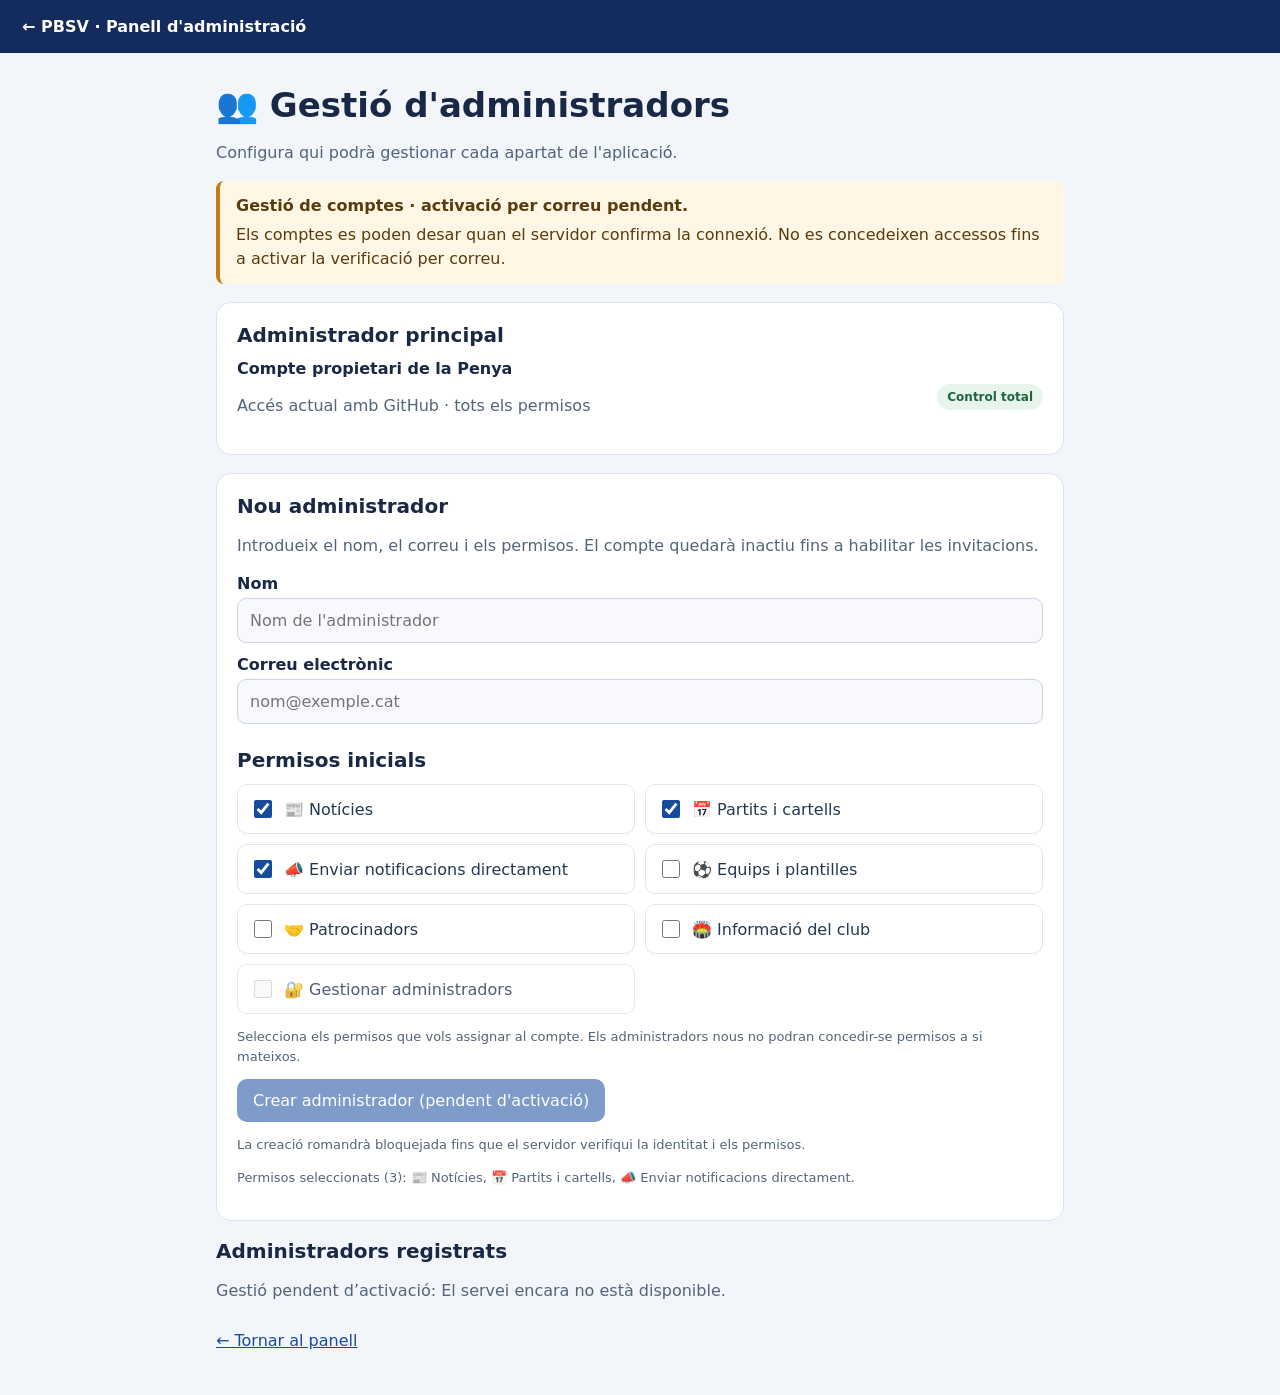
==== admin-usuaris.html @ 2a89a2c3 "Corregir identificador del boto i textos de gestio d'administradors" ====
<!doctype html>
<html lang="ca"><head><meta charset="utf-8"><meta name="viewport" content="width=device-width,initial-scale=1">
<title>Gestió d'administradors · PBSV</title>
<style>
:root{font-family:system-ui,Arial,sans-serif;color:#182845;background:#f2f5fa}*{box-sizing:border-box}body{margin:0}
header{background:#142c5d;padding:17px 22px;color:#fff}header a{color:#fff;text-decoration:none;font-weight:700}
main{max-width:880px;margin:auto;padding:22px 16px 45px}h1{font-size:clamp(24px,4vw,34px);margin:10px 0}h2{font-size:20px;margin:0 0 12px}
p{line-height:1.5;color:#53647b}.panel{background:#fff;border:1px solid #dbe3ef;border-radius:15px;padding:20px;margin:18px 0}
.status{background:#fff6e6;border-left:4px solid #c77b12;padding:13px 16px;border-radius:8px;color:#593c0d;line-height:1.5}
.status p{color:inherit;margin:5px 0 0}.owner{display:flex;align-items:center;justify-content:space-between;gap:12px;flex-wrap:wrap}
.pill{font-size:12px;border-radius:100px;padding:6px 10px;background:#e7f5ec;color:#20643d;font-weight:700}
.permissions{display:grid;grid-template-columns:repeat(2,minmax(0,1fr));gap:10px}
.permission{display:flex;gap:9px;align-items:center;padding:12px;border:1px solid #e0e6ef;border-radius:10px;color:#253752}
.permission input{accent-color:#174b9d;width:18px;height:18px}.permission:has(input:disabled){opacity:.8}
input[type=email],input[type=text]{width:100%;padding:12px;border:1px solid #ccd5e2;border-radius:9px;font:inherit;background:#f7f9fc}
label.field{display:block;margin:12px 0 5px;font-weight:650}button{background:#174b9d;color:#fff;border:0;border-radius:10px;padding:12px 16px;font-weight:700;font:inherit}
button:disabled{opacity:.55;cursor:not-allowed}.help{font-size:13px}.back{display:inline-block;margin-top:12px;color:#174b9d}
@media(max-width:620px){.permissions{grid-template-columns:1fr}.panel{padding:16px}}
</style></head><body>
<header><a href="./admin.html">← PBSV · Panell d'administració</a></header>
<main><h1>👥 Gestió d'administradors</h1><p>Configura qui podrà gestionar cada apartat de l'aplicació.</p>
<div class="status" role="status"><strong>Gestió de comptes · activació per correu pendent.</strong><p>Els comptes es poden desar quan el servidor confirma la connexió. No es concedeixen accessos fins a activar la verificació per correu.</p></div>
<section class="panel"><h2>Administrador principal</h2><div class="owner"><div><strong>Compte propietari de la Penya</strong><p>Accés actual amb GitHub · tots els permisos</p></div><span class="pill">Control total</span></div></section>
<section class="panel"><h2>Nou administrador</h2><p>Introdueix el nom, el correu i els permisos. El compte quedarà inactiu fins a habilitar les invitacions.</p>
<label class="field" for="adminName">Nom</label><input id="adminName" type="text" placeholder="Nom de l'administrador" disabled>
<label class="field" for="adminEmail">Correu electrònic</label><input id="adminEmail" type="email" placeholder="nom@exemple.cat" disabled>
<h2 style="margin-top:24px">Permisos inicials</h2>
<div class="permissions">
<label class="permission"><input type="checkbox" data-permission="news" checked> 📰 Notícies</label>
<label class="permission"><input type="checkbox" data-permission="matches" checked> 📅 Partits i cartells</label>
<label class="permission"><input type="checkbox" data-permission="notifications" checked> 📣 Enviar notificacions directament</label>
<label class="permission"><input type="checkbox" data-permission="teams"> ⚽ Equips i plantilles</label>
<label class="permission"><input type="checkbox" data-permission="sponsors"> 🤝 Patrocinadors</label>
<label class="permission"><input type="checkbox" data-permission="club"> 🏟️ Informació del club</label>
<label class="permission"><input type="checkbox" disabled> 🔐 Gestionar administradors</label>
</div><p class="help">Selecciona els permisos que vols assignar al compte. Els administradors nous no podran concedir-se permisos a si mateixos.</p>
<button id="createAdmin" type="button" disabled aria-describedby="activationNote">Crear administrador (pendent d'activació)</button><p id="activationNote" class="help">La creació romandrà bloquejada fins que el servidor verifiqui la identitat i els permisos.</p>
<p id="permissionSummary" class="help" aria-live="polite"></p></section><section aria-labelledby="existingTitle"><h2 id="existingTitle">Administradors registrats</h2><p id="adminApiStatus" role="status" aria-live="polite">Comprovant connexió segura…</p><div id="adminUserList"></div></section><a class="back" href="./admin.html">← Tornar al panell</a></main><script>
const labels=[...document.querySelectorAll('.permission')];
const summary=document.getElementById('permissionSummary');
function refresh(){const selected=labels.filter(label=>label.querySelector('input').checked).map(label=>label.textContent.trim());summary.textContent='Permisos seleccionats ('+selected.length+'): '+(selected.join(', ')||'Cap')+'.';}
labels.forEach(label=>label.querySelector('input').addEventListener('change',refresh));refresh();
</script><script src="./admin-usuaris-api.js?v=2" defer></script></body></html>
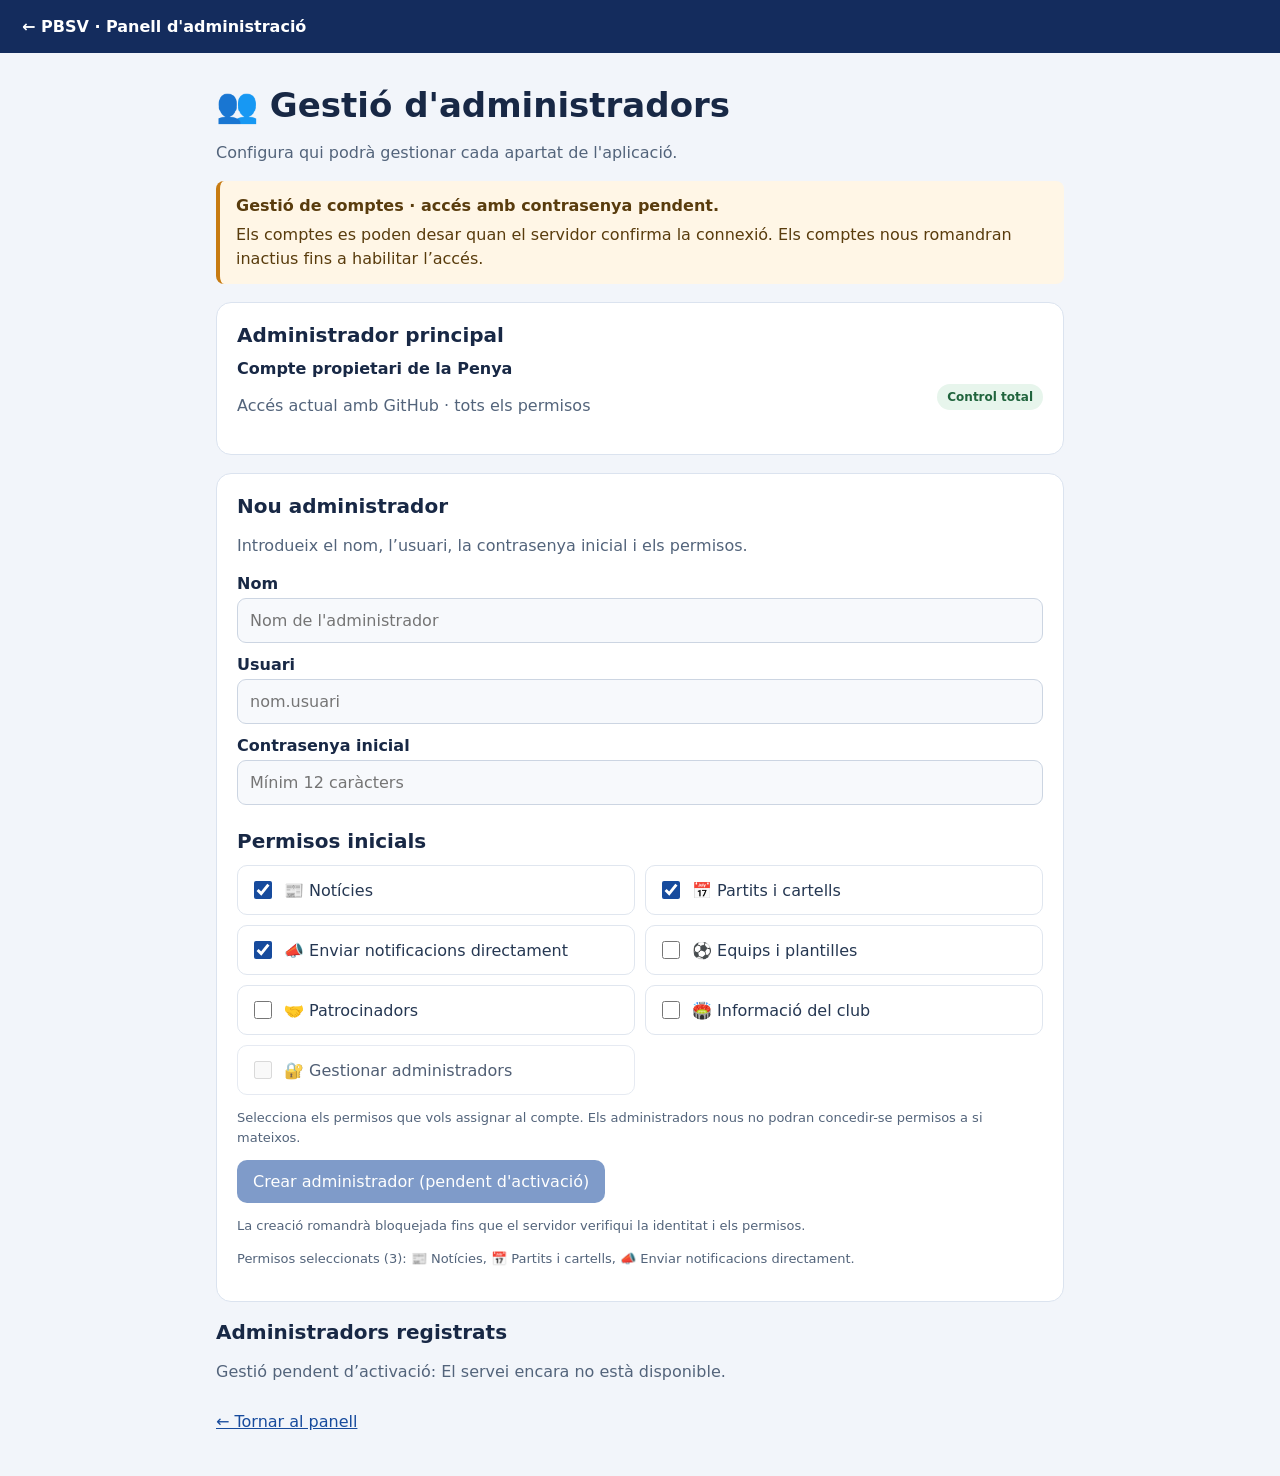
==== commit 4d891343: "Mostrar usuari i contrasenya inicial al panell existent" ====
--- a/admin-usuaris.html
+++ b/admin-usuaris.html
@@ -12,18 +12,19 @@
 .permissions{display:grid;grid-template-columns:repeat(2,minmax(0,1fr));gap:10px}
 .permission{display:flex;gap:9px;align-items:center;padding:12px;border:1px solid #e0e6ef;border-radius:10px;color:#253752}
 .permission input{accent-color:#174b9d;width:18px;height:18px}.permission:has(input:disabled){opacity:.8}
-input[type=email],input[type=text]{width:100%;padding:12px;border:1px solid #ccd5e2;border-radius:9px;font:inherit;background:#f7f9fc}
+input[type=email],input[type=text],input[type=password]{width:100%;padding:12px;border:1px solid #ccd5e2;border-radius:9px;font:inherit;background:#f7f9fc}
 label.field{display:block;margin:12px 0 5px;font-weight:650}button{background:#174b9d;color:#fff;border:0;border-radius:10px;padding:12px 16px;font-weight:700;font:inherit}
 button:disabled{opacity:.55;cursor:not-allowed}.help{font-size:13px}.back{display:inline-block;margin-top:12px;color:#174b9d}
 @media(max-width:620px){.permissions{grid-template-columns:1fr}.panel{padding:16px}}
 </style></head><body>
 <header><a href="./admin.html">← PBSV · Panell d'administració</a></header>
 <main><h1>👥 Gestió d'administradors</h1><p>Configura qui podrà gestionar cada apartat de l'aplicació.</p>
-<div class="status" role="status"><strong>Gestió de comptes · activació per correu pendent.</strong><p>Els comptes es poden desar quan el servidor confirma la connexió. No es concedeixen accessos fins a activar la verificació per correu.</p></div>
+<div class="status" role="status"><strong>Gestió de comptes · accés amb contrasenya pendent.</strong><p>Els comptes es poden desar quan el servidor confirma la connexió. Els comptes nous romandran inactius fins a habilitar l’accés.</p></div>
 <section class="panel"><h2>Administrador principal</h2><div class="owner"><div><strong>Compte propietari de la Penya</strong><p>Accés actual amb GitHub · tots els permisos</p></div><span class="pill">Control total</span></div></section>
-<section class="panel"><h2>Nou administrador</h2><p>Introdueix el nom, el correu i els permisos. El compte quedarà inactiu fins a habilitar les invitacions.</p>
+<section class="panel"><h2>Nou administrador</h2><p>Introdueix el nom, l’usuari, la contrasenya inicial i els permisos.</p>
 <label class="field" for="adminName">Nom</label><input id="adminName" type="text" placeholder="Nom de l'administrador" disabled>
-<label class="field" for="adminEmail">Correu electrònic</label><input id="adminEmail" type="email" placeholder="nom@exemple.cat" disabled>
+<label class="field" for="adminEmail">Usuari</label><input id="adminEmail" type="text" autocomplete="off" autocapitalize="none" maxlength="40" placeholder="nom.usuari" disabled>
+<label class="field" for="adminPassword">Contrasenya inicial</label><input id="adminPassword" type="password" autocomplete="new-password" minlength="12" maxlength="128" placeholder="Mínim 12 caràcters" disabled>
 <h2 style="margin-top:24px">Permisos inicials</h2>
 <div class="permissions">
 <label class="permission"><input type="checkbox" data-permission="news" checked> 📰 Notícies</label>
@@ -40,4 +41,4 @@
 const summary=document.getElementById('permissionSummary');
 function refresh(){const selected=labels.filter(label=>label.querySelector('input').checked).map(label=>label.textContent.trim());summary.textContent='Permisos seleccionats ('+selected.length+'): '+(selected.join(', ')||'Cap')+'.';}
 labels.forEach(label=>label.querySelector('input').addEventListener('change',refresh));refresh();
-</script><script src="./admin-usuaris-api.js?v=2" defer></script></body></html>+</script><script src="./admin-usuaris-api.js?v=3" defer></script></body></html>
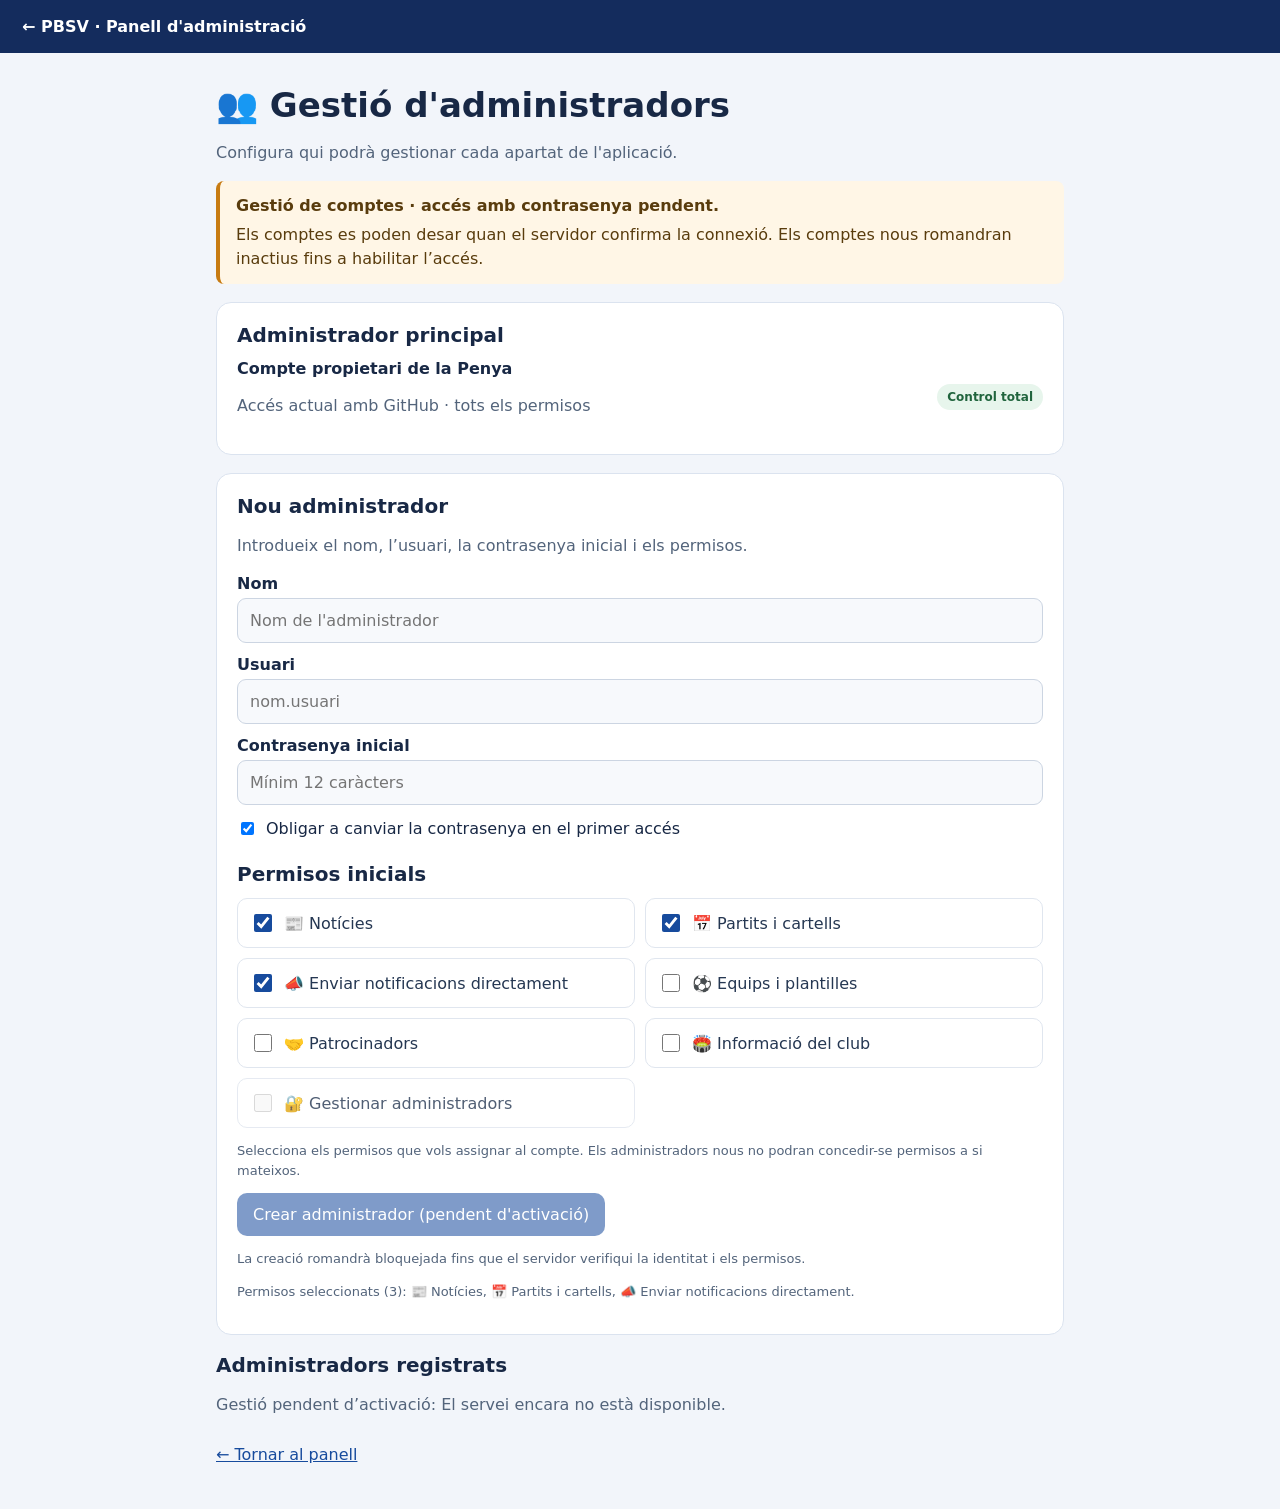
==== commit 29325263: "Fer opcional el canvi inicial de contrasenya: admin-usuaris.html" ====
--- a/admin-usuaris.html
+++ b/admin-usuaris.html
@@ -25,6 +25,7 @@
 <label class="field" for="adminName">Nom</label><input id="adminName" type="text" placeholder="Nom de l'administrador" disabled>
 <label class="field" for="adminEmail">Usuari</label><input id="adminEmail" type="text" autocomplete="off" autocapitalize="none" maxlength="40" placeholder="nom.usuari" disabled>
 <label class="field" for="adminPassword">Contrasenya inicial</label><input id="adminPassword" type="password" autocomplete="new-password" minlength="12" maxlength="128" placeholder="Mínim 12 caràcters" disabled>
+<label style="display:flex;gap:9px;align-items:center;margin-top:14px"><input type="checkbox" id="mustChangePassword" checked> Obligar a canviar la contrasenya en el primer accés</label>
 <h2 style="margin-top:24px">Permisos inicials</h2>
 <div class="permissions">
 <label class="permission"><input type="checkbox" data-permission="news" checked> 📰 Notícies</label>
@@ -41,4 +42,4 @@
 const summary=document.getElementById('permissionSummary');
 function refresh(){const selected=labels.filter(label=>label.querySelector('input').checked).map(label=>label.textContent.trim());summary.textContent='Permisos seleccionats ('+selected.length+'): '+(selected.join(', ')||'Cap')+'.';}
 labels.forEach(label=>label.querySelector('input').addEventListener('change',refresh));refresh();
-</script><script src="./admin-usuaris-api.js?v=3" defer></script></body></html>+</script><script src="./admin-usuaris-api.js?v=4" defer></script></body></html>
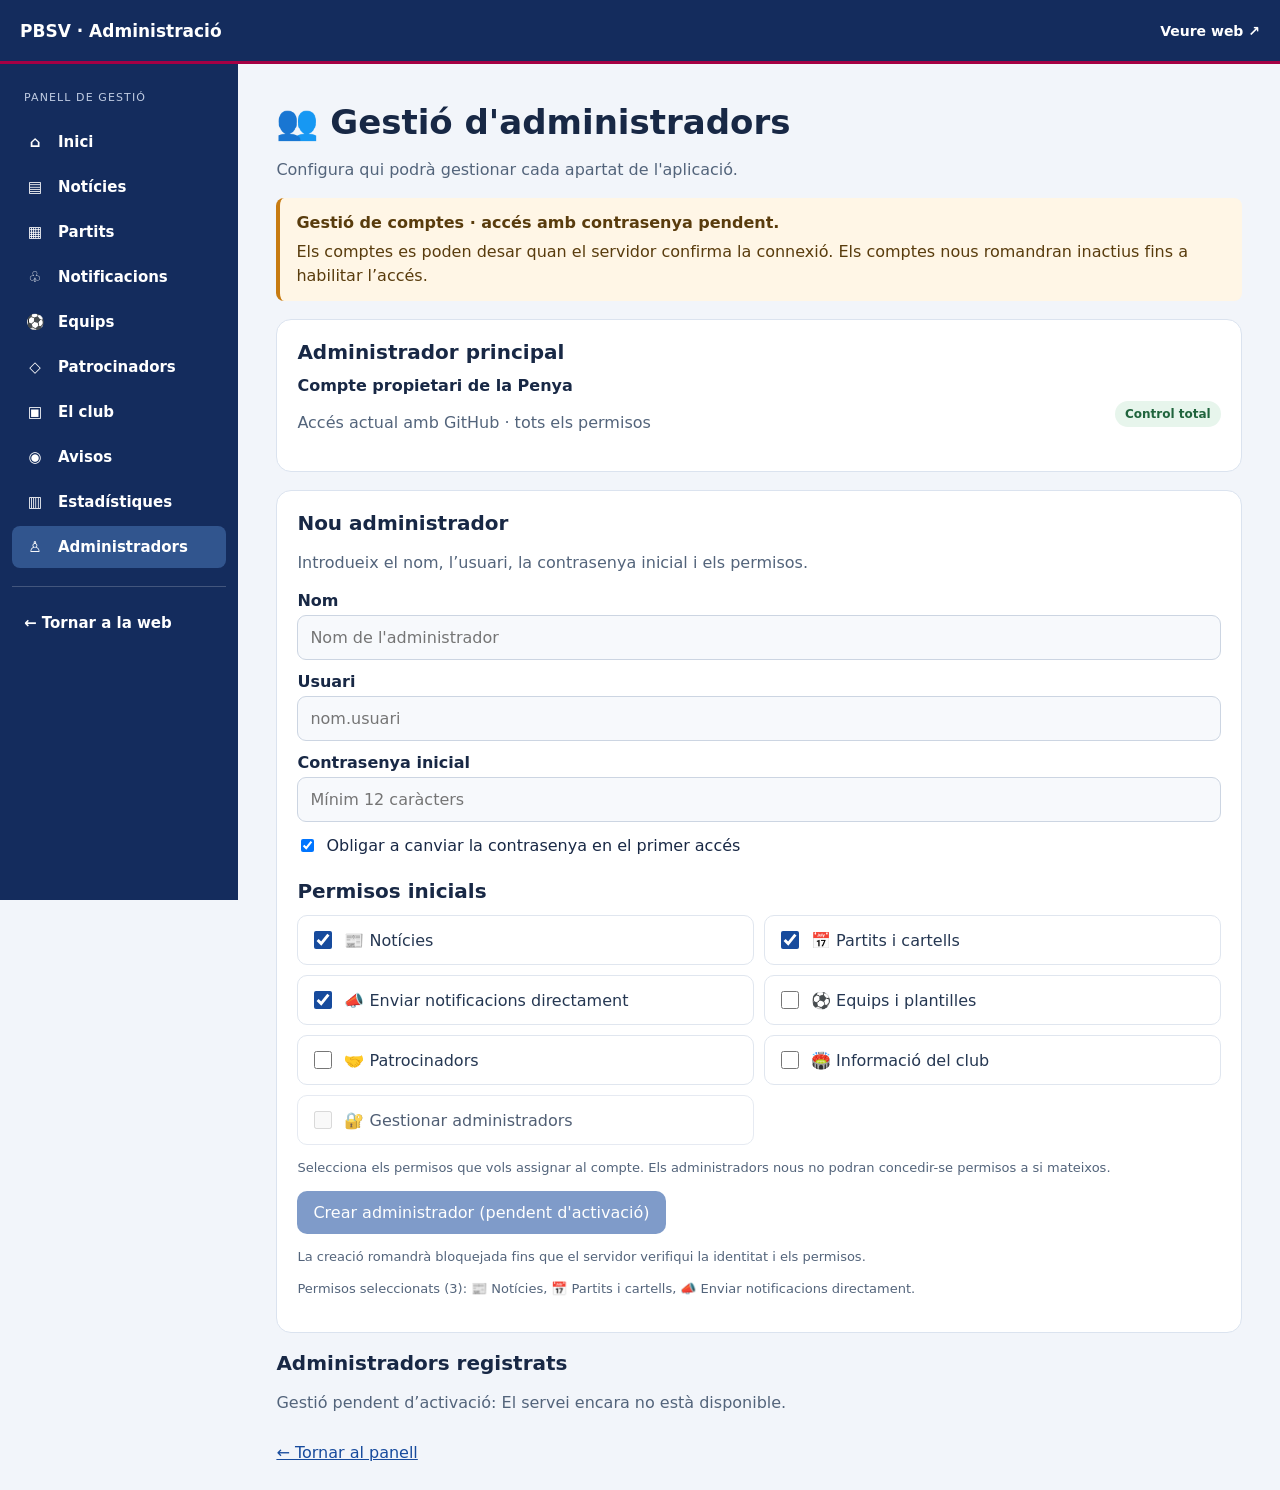
==== commit 8b11543c: "Integrar navegació compartida a admin-usuaris.html" ====
--- a/admin-usuaris.html
+++ b/admin-usuaris.html
@@ -42,4 +42,4 @@
 const summary=document.getElementById('permissionSummary');
 function refresh(){const selected=labels.filter(label=>label.querySelector('input').checked).map(label=>label.textContent.trim());summary.textContent='Permisos seleccionats ('+selected.length+'): '+(selected.join(', ')||'Cap')+'.';}
 labels.forEach(label=>label.querySelector('input').addEventListener('change',refresh));refresh();
-</script><script src="./admin-usuaris-api.js?v=4" defer></script></body></html>+</script><script src="./admin-usuaris-api.js?v=4" defer></script><script src="./admin-navigation.js?v=1"></script></body></html>
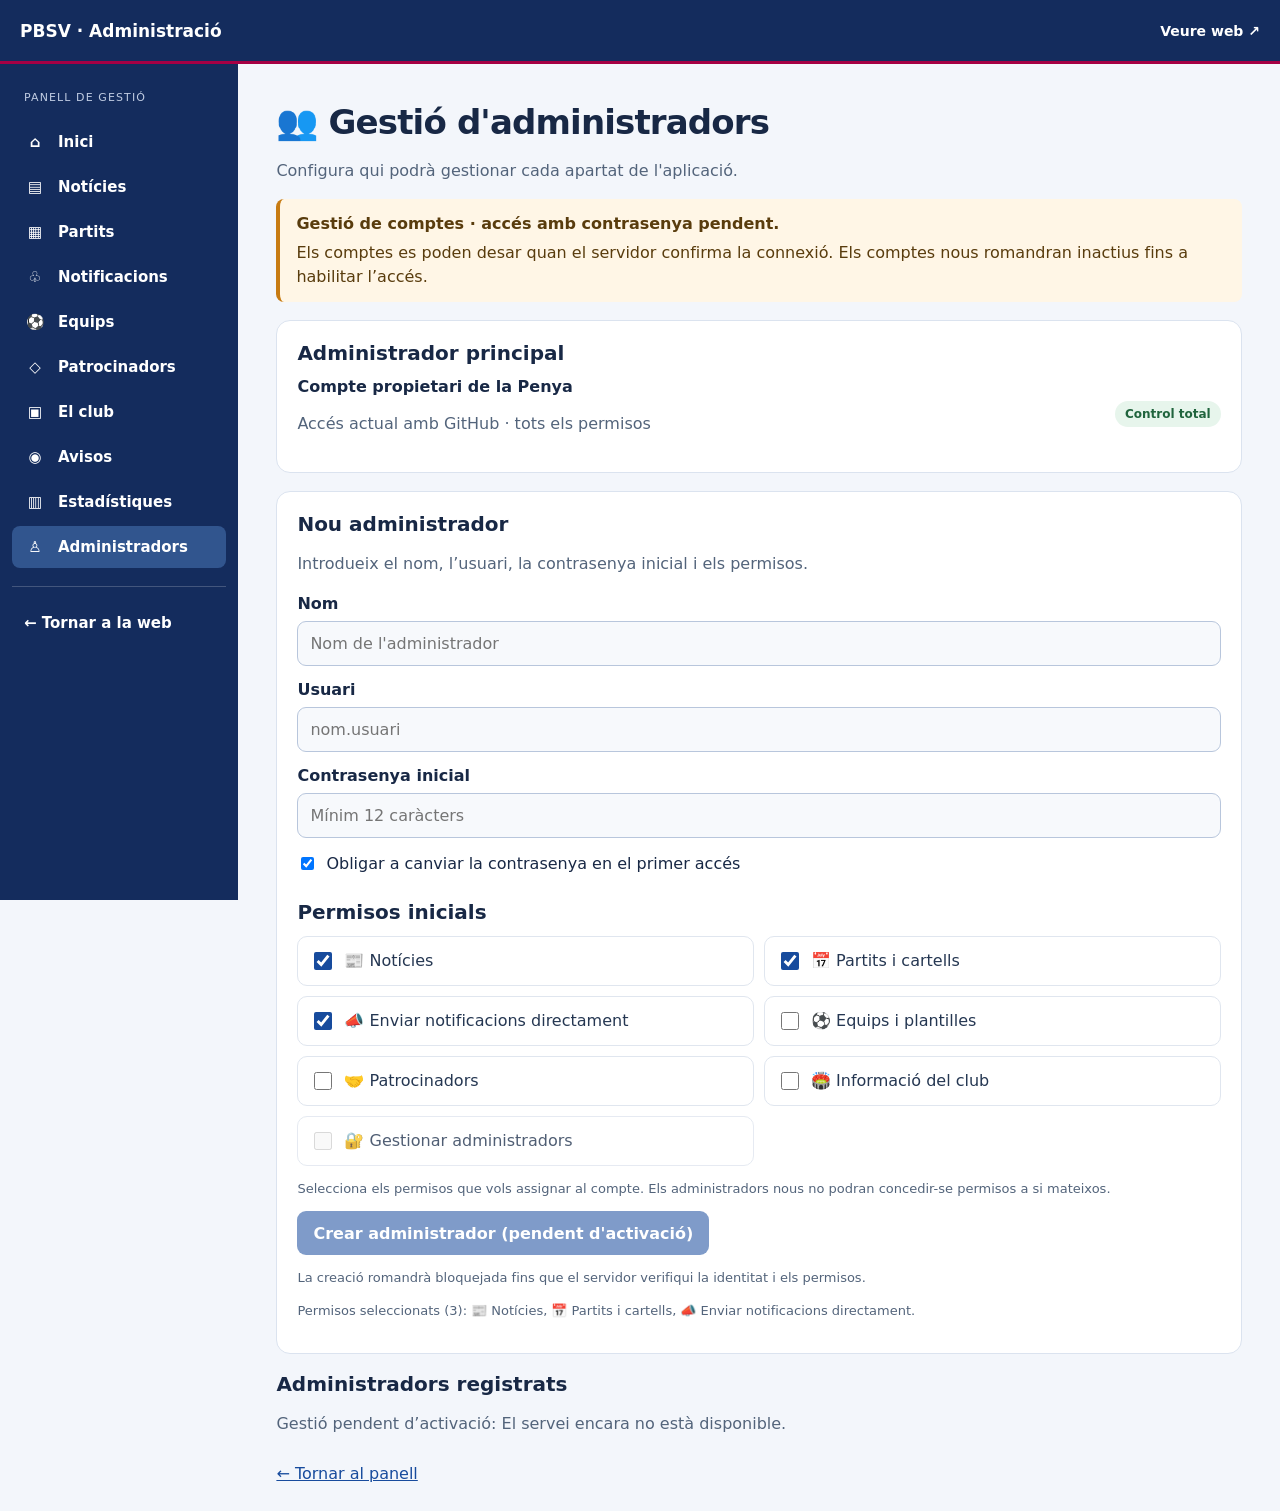
==== commit f2e90553: "Aplicar estils compartits a admin-usuaris.html" ====
--- a/admin-usuaris.html
+++ b/admin-usuaris.html
@@ -16,7 +16,7 @@
 label.field{display:block;margin:12px 0 5px;font-weight:650}button{background:#174b9d;color:#fff;border:0;border-radius:10px;padding:12px 16px;font-weight:700;font:inherit}
 button:disabled{opacity:.55;cursor:not-allowed}.help{font-size:13px}.back{display:inline-block;margin-top:12px;color:#174b9d}
 @media(max-width:620px){.permissions{grid-template-columns:1fr}.panel{padding:16px}}
-</style></head><body>
+</style><link rel="stylesheet" href="./admin-shared.css?v=2"></head><body>
 <header><a href="./admin.html">← PBSV · Panell d'administració</a></header>
 <main><h1>👥 Gestió d'administradors</h1><p>Configura qui podrà gestionar cada apartat de l'aplicació.</p>
 <div class="status" role="status"><strong>Gestió de comptes · accés amb contrasenya pendent.</strong><p>Els comptes es poden desar quan el servidor confirma la connexió. Els comptes nous romandran inactius fins a habilitar l’accés.</p></div>
--- a/admin-shared.css
+++ b/admin-shared.css
@@ -0,0 +1,39 @@
+/* Estil compartit de l'administració PBSV: no altera les dades ni la publicació. */
+:root{color-scheme:light}
+body{overflow-wrap:anywhere}
+main{width:100%;max-width:940px;margin-inline:auto}
+header{min-height:58px;display:flex;align-items:center}
+header a{font-weight:700;text-decoration:none}
+header a:focus-visible,button:focus-visible,.btn:focus-visible,input:focus-visible,textarea:focus-visible,select:focus-visible{outline:3px solid #efbb4a;outline-offset:2px}
+button,.btn{min-height:44px;touch-action:manipulation;transition:filter .15s ease}
+button:hover,.btn:hover{filter:brightness(1.06)}
+button:disabled{opacity:.55;cursor:wait}
+input,textarea,select{max-width:100%;font-size:16px}
+input[type=file]{overflow:hidden}
+img{max-width:100%;height:auto}
+.panel,section{scroll-margin-top:16px}
+#status,.status{display:block;min-height:28px;line-height:1.5;overflow-wrap:anywhere}
+.pbsv-preview-toggle{display:inline-flex;align-items:center;gap:8px;border:1px solid #b8c6dc;background:#e7edf7;color:#153769;border-radius:10px;padding:10px 14px;font:700 14px system-ui;cursor:pointer}
+.pbsv-preview-wrap{border:1px solid #dce4f0;border-radius:14px;padding:14px;background:#f7f9fd;margin-top:12px}
+.pbsv-preview-wrap[hidden]{display:none}
+.pbsv-preview-wrap h3{margin:0 0 6px}
+.pbsv-preview-wrap .pbsv-preview-note{font-size:13px;color:#586980;margin:0 0 12px}
+.pbsv-preview-wrap .pbsv-preview-items{display:grid;gap:12px}
+.pbsv-preview-wrap .pbsv-preview-items>.item{background:white;border:1px solid #dce4f0;border-radius:10px;padding:12px;min-width:0}
+.pbsv-preview-wrap img{max-width:180px;max-height:130px;object-fit:contain}
+@media(max-width:640px){main{padding:14px 12px!important}section,.panel{padding:16px!important;margin:14px 0!important;border-radius:14px}h1{font-size:1.65rem;line-height:1.2}h2{font-size:1.3rem}button,.btn,.pbsv-preview-toggle{min-height:48px}input,textarea,select{font-size:16px!important}.toolbar{align-items:stretch}.toolbar input{min-width:0;width:100%}.person-row{grid-template-columns:minmax(0,1fr)!important}.person-row button{width:100%}img{max-width:100%}.news-preview{flex-wrap:wrap}.news-preview img{max-width:100%;height:auto}input[type=file]{width:100%}}
+
+/* Sistema visual comú dels editors; conserva els colors de les accions de risc. */
+body{background:#f3f6fb;color:#182845}
+main h1{letter-spacing:-.025em;line-height:1.2}
+main :is(section,.panel){border-radius:14px}
+main :is(input:not([type=checkbox]):not([type=radio]):not([type=file]),textarea,select){border-radius:9px;border-color:#b8c6dc}
+main :is(button,.btn){border-radius:9px;font-weight:700}
+main button.secondary{background:#e7edf7;color:#153769}
+main button.danger{background:#a50044;color:#fff}
+main button[type=submit]:not(.secondary):not(.danger){background:#174b9d;color:#fff}
+main label{line-height:1.5}
+main :is(.toolbar,.actions){gap:10px}
+main :is(section,.panel){scroll-margin-top:80px}
+@media(min-width:901px){body:has(.portal-nav)>main{width:calc(100% - 238px);min-width:0}}
+@media(max-width:640px){main :is(.toolbar,.actions){flex-wrap:wrap}main :is(.toolbar,.actions)>button{max-width:100%;white-space:normal}}
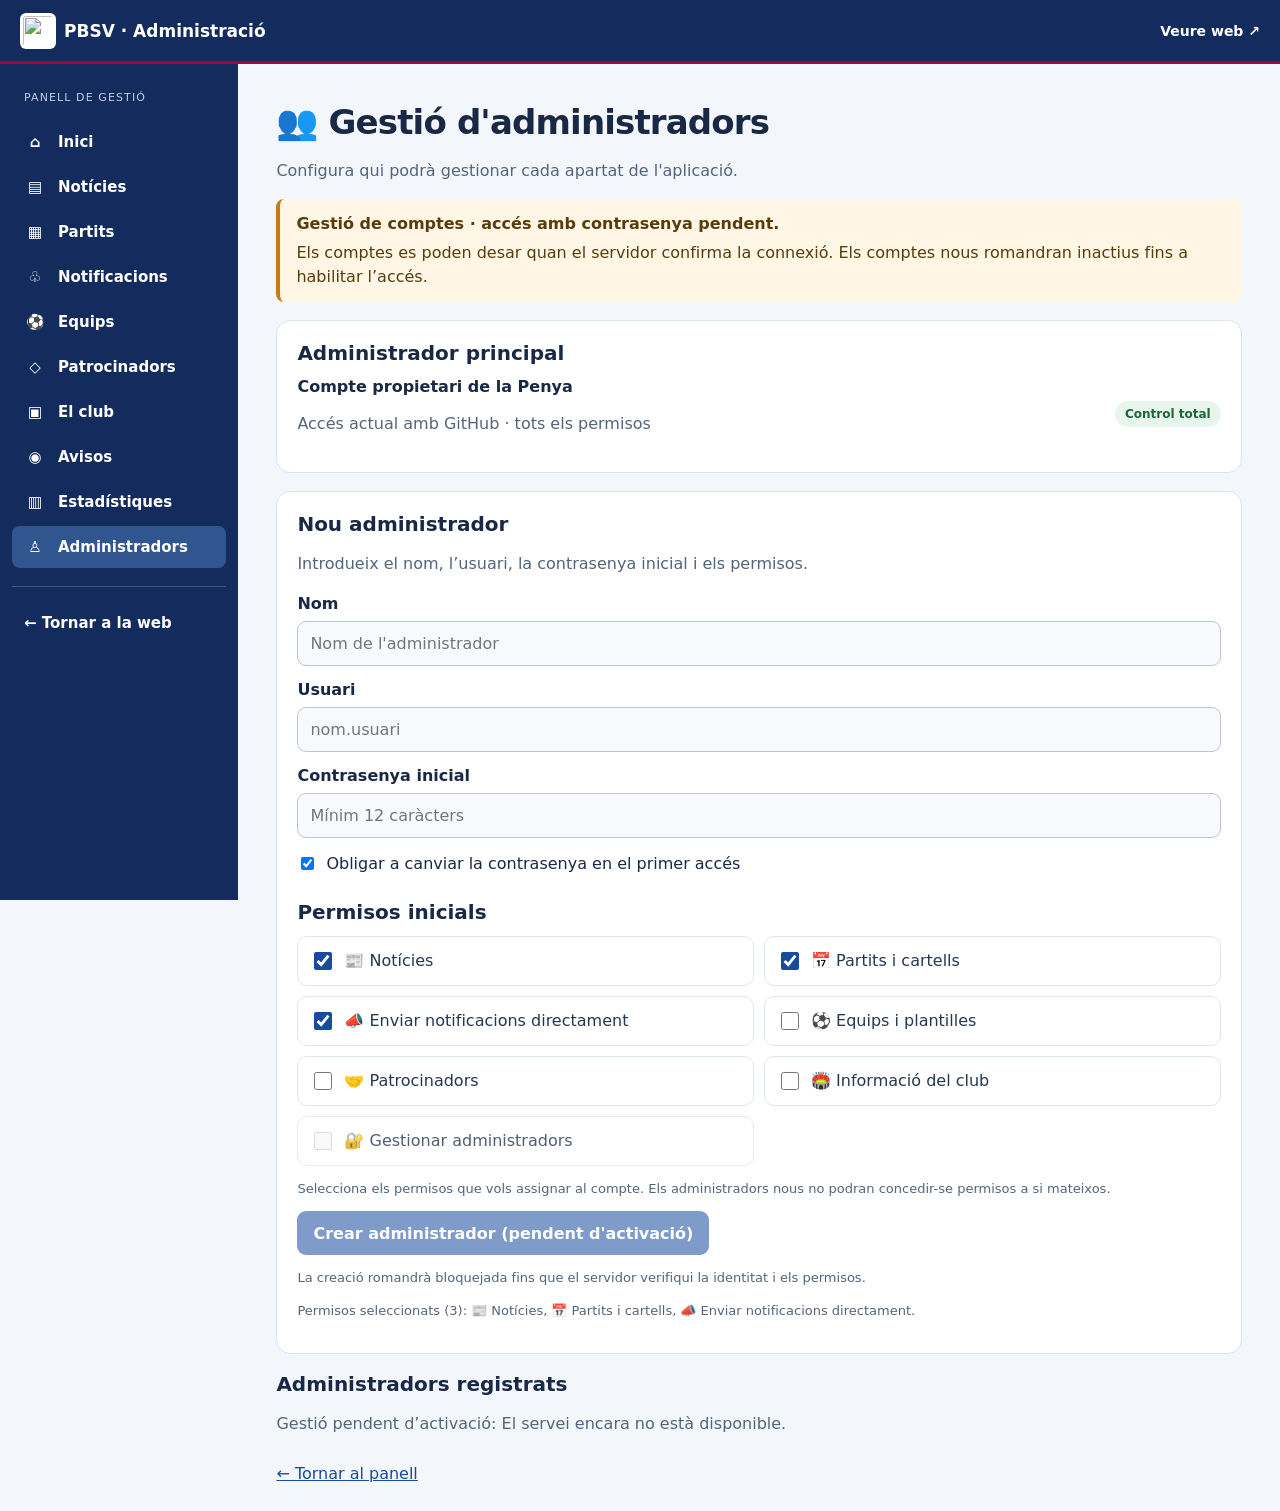
==== commit 011c35c7: "Actualitzar navegació compartida a v3" ====
--- a/admin-usuaris.html
+++ b/admin-usuaris.html
@@ -42,4 +42,4 @@
 const summary=document.getElementById('permissionSummary');
 function refresh(){const selected=labels.filter(label=>label.querySelector('input').checked).map(label=>label.textContent.trim());summary.textContent='Permisos seleccionats ('+selected.length+'): '+(selected.join(', ')||'Cap')+'.';}
 labels.forEach(label=>label.querySelector('input').addEventListener('change',refresh));refresh();
-</script><script src="./admin-usuaris-api.js?v=4" defer></script><script src="./admin-navigation.js?v=1"></script></body></html>+</script><script src="./admin-usuaris-api.js?v=4" defer></script><script src="./admin-navigation.js?v=3"></script></body></html>
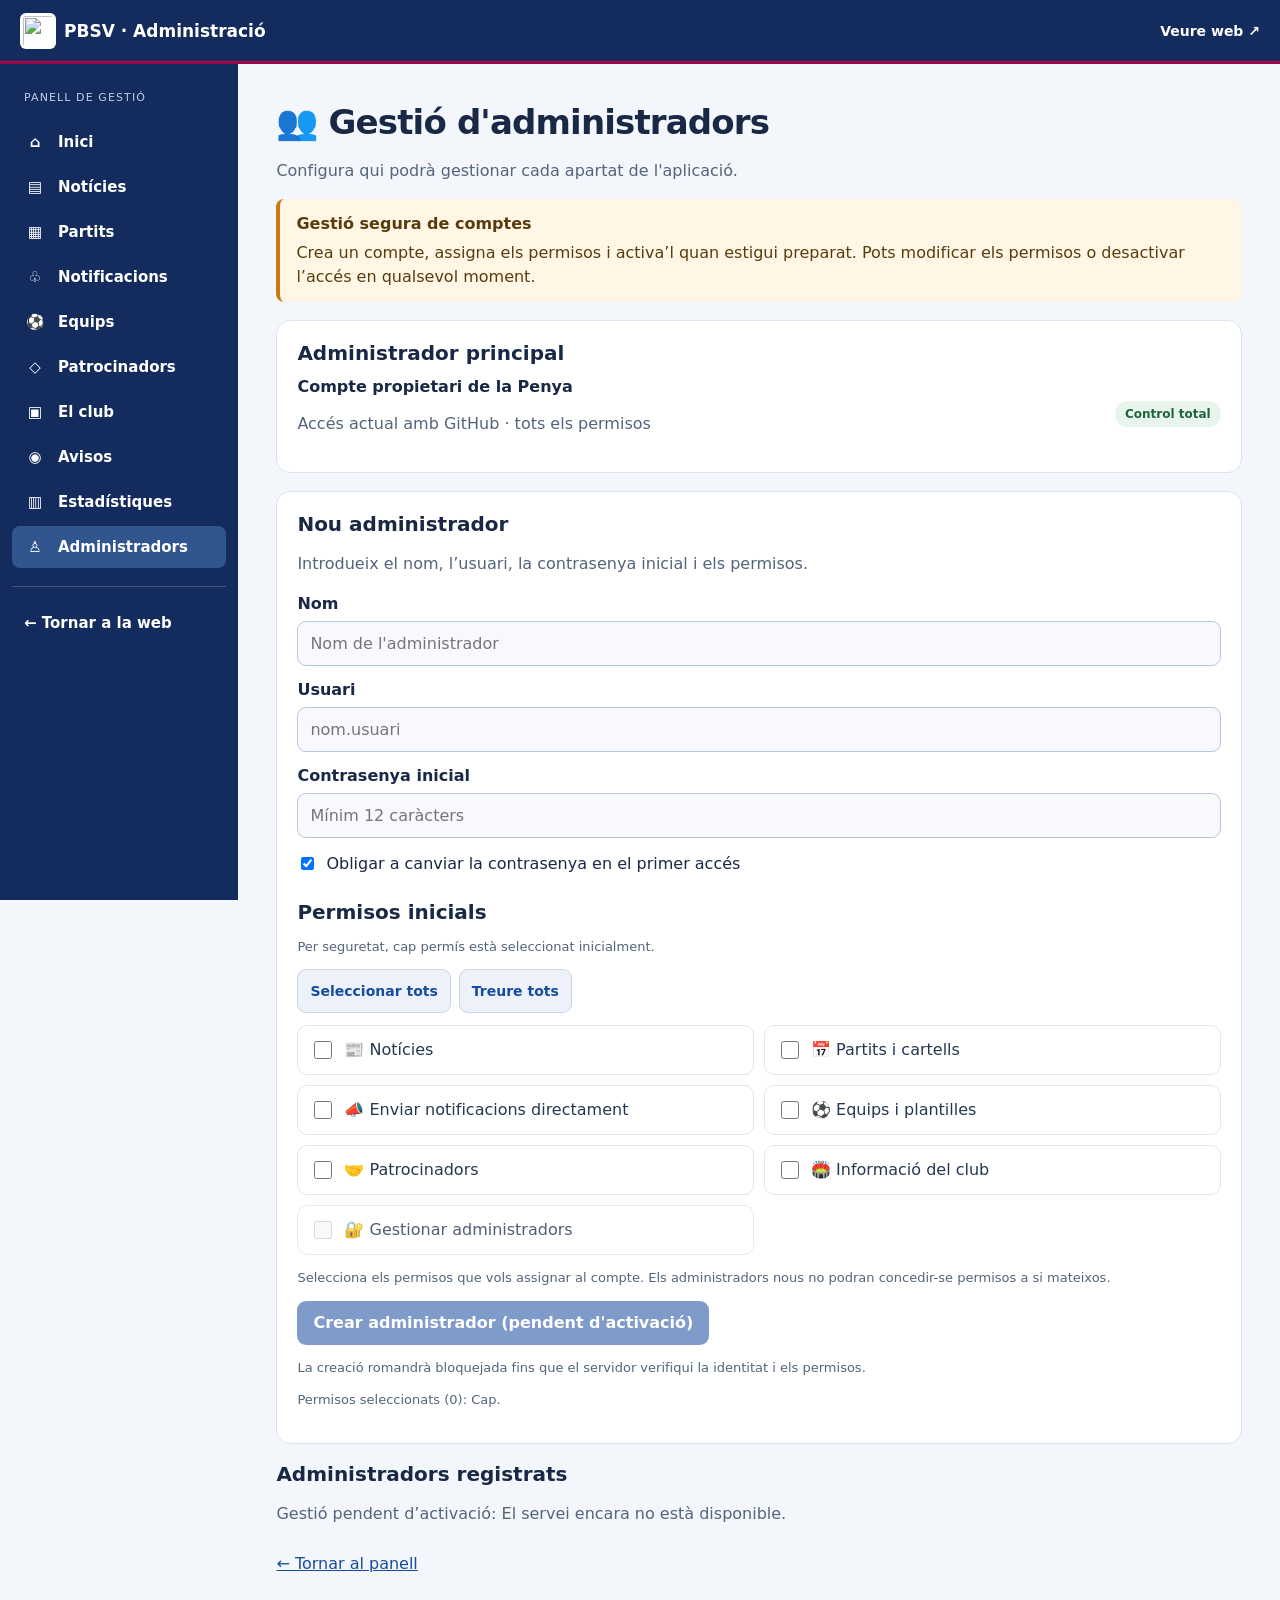
==== commit 6bbd348b: "Simplificar alta d'administradors i selecció segura de permisos" ====
--- a/admin-usuaris.html
+++ b/admin-usuaris.html
@@ -16,21 +16,21 @@
 label.field{display:block;margin:12px 0 5px;font-weight:650}button{background:#174b9d;color:#fff;border:0;border-radius:10px;padding:12px 16px;font-weight:700;font:inherit}
 button:disabled{opacity:.55;cursor:not-allowed}.help{font-size:13px}.back{display:inline-block;margin-top:12px;color:#174b9d}
 @media(max-width:620px){.permissions{grid-template-columns:1fr}.panel{padding:16px}}
-</style><link rel="stylesheet" href="./admin-shared.css?v=2"></head><body>
+.permission-actions{display:flex;flex-wrap:wrap;gap:8px;margin:12px 0}.permission-actions button{background:#edf2fa;color:#174b9d;border:1px solid #ccd5e2;padding:9px 12px;font-size:14px}.permission:has(input:checked){background:#edf4ff;border-color:#8daedb}#adminUserList{display:grid;gap:12px}button:focus-visible,input:focus-visible{outline:3px solid #174b9d;outline-offset:3px}</style><link rel="stylesheet" href="./admin-shared.css?v=2"></head><body>
 <header><a href="./admin.html">← PBSV · Panell d'administració</a></header>
 <main><h1>👥 Gestió d'administradors</h1><p>Configura qui podrà gestionar cada apartat de l'aplicació.</p>
-<div class="status" role="status"><strong>Gestió de comptes · accés amb contrasenya pendent.</strong><p>Els comptes es poden desar quan el servidor confirma la connexió. Els comptes nous romandran inactius fins a habilitar l’accés.</p></div>
+<div class="status" role="status"><strong>Gestió segura de comptes</strong><p>Crea un compte, assigna els permisos i activa’l quan estigui preparat. Pots modificar els permisos o desactivar l’accés en qualsevol moment.</p></div>
 <section class="panel"><h2>Administrador principal</h2><div class="owner"><div><strong>Compte propietari de la Penya</strong><p>Accés actual amb GitHub · tots els permisos</p></div><span class="pill">Control total</span></div></section>
 <section class="panel"><h2>Nou administrador</h2><p>Introdueix el nom, l’usuari, la contrasenya inicial i els permisos.</p>
 <label class="field" for="adminName">Nom</label><input id="adminName" type="text" placeholder="Nom de l'administrador" disabled>
 <label class="field" for="adminEmail">Usuari</label><input id="adminEmail" type="text" autocomplete="off" autocapitalize="none" maxlength="40" placeholder="nom.usuari" disabled>
 <label class="field" for="adminPassword">Contrasenya inicial</label><input id="adminPassword" type="password" autocomplete="new-password" minlength="12" maxlength="128" placeholder="Mínim 12 caràcters" disabled>
 <label style="display:flex;gap:9px;align-items:center;margin-top:14px"><input type="checkbox" id="mustChangePassword" checked> Obligar a canviar la contrasenya en el primer accés</label>
-<h2 style="margin-top:24px">Permisos inicials</h2>
+<h2 style="margin-top:24px">Permisos inicials</h2><p class="help">Per seguretat, cap permís està seleccionat inicialment.</p><div class="permission-actions"><button type="button" id="selectAllPermissions">Seleccionar tots</button><button type="button" id="clearPermissions">Treure tots</button></div>
 <div class="permissions">
-<label class="permission"><input type="checkbox" data-permission="news" checked> 📰 Notícies</label>
-<label class="permission"><input type="checkbox" data-permission="matches" checked> 📅 Partits i cartells</label>
-<label class="permission"><input type="checkbox" data-permission="notifications" checked> 📣 Enviar notificacions directament</label>
+<label class="permission"><input type="checkbox" data-permission="news"> 📰 Notícies</label>
+<label class="permission"><input type="checkbox" data-permission="matches"> 📅 Partits i cartells</label>
+<label class="permission"><input type="checkbox" data-permission="notifications"> 📣 Enviar notificacions directament</label>
 <label class="permission"><input type="checkbox" data-permission="teams"> ⚽ Equips i plantilles</label>
 <label class="permission"><input type="checkbox" data-permission="sponsors"> 🤝 Patrocinadors</label>
 <label class="permission"><input type="checkbox" data-permission="club"> 🏟️ Informació del club</label>
@@ -41,5 +41,5 @@
 const labels=[...document.querySelectorAll('.permission')];
 const summary=document.getElementById('permissionSummary');
 function refresh(){const selected=labels.filter(label=>label.querySelector('input').checked).map(label=>label.textContent.trim());summary.textContent='Permisos seleccionats ('+selected.length+'): '+(selected.join(', ')||'Cap')+'.';}
-labels.forEach(label=>label.querySelector('input').addEventListener('change',refresh));refresh();
+labels.forEach(label=>label.querySelector('input').addEventListener('change',refresh));for(const [id,value] of [['selectAllPermissions',true],['clearPermissions',false]])document.getElementById(id).addEventListener('click',()=>{for(const input of document.querySelectorAll('input[data-permission]:not(:disabled)'))input.checked=value;refresh()});refresh();
 </script><script src="./admin-usuaris-api.js?v=4" defer></script><script src="./admin-navigation.js?v=3"></script></body></html>
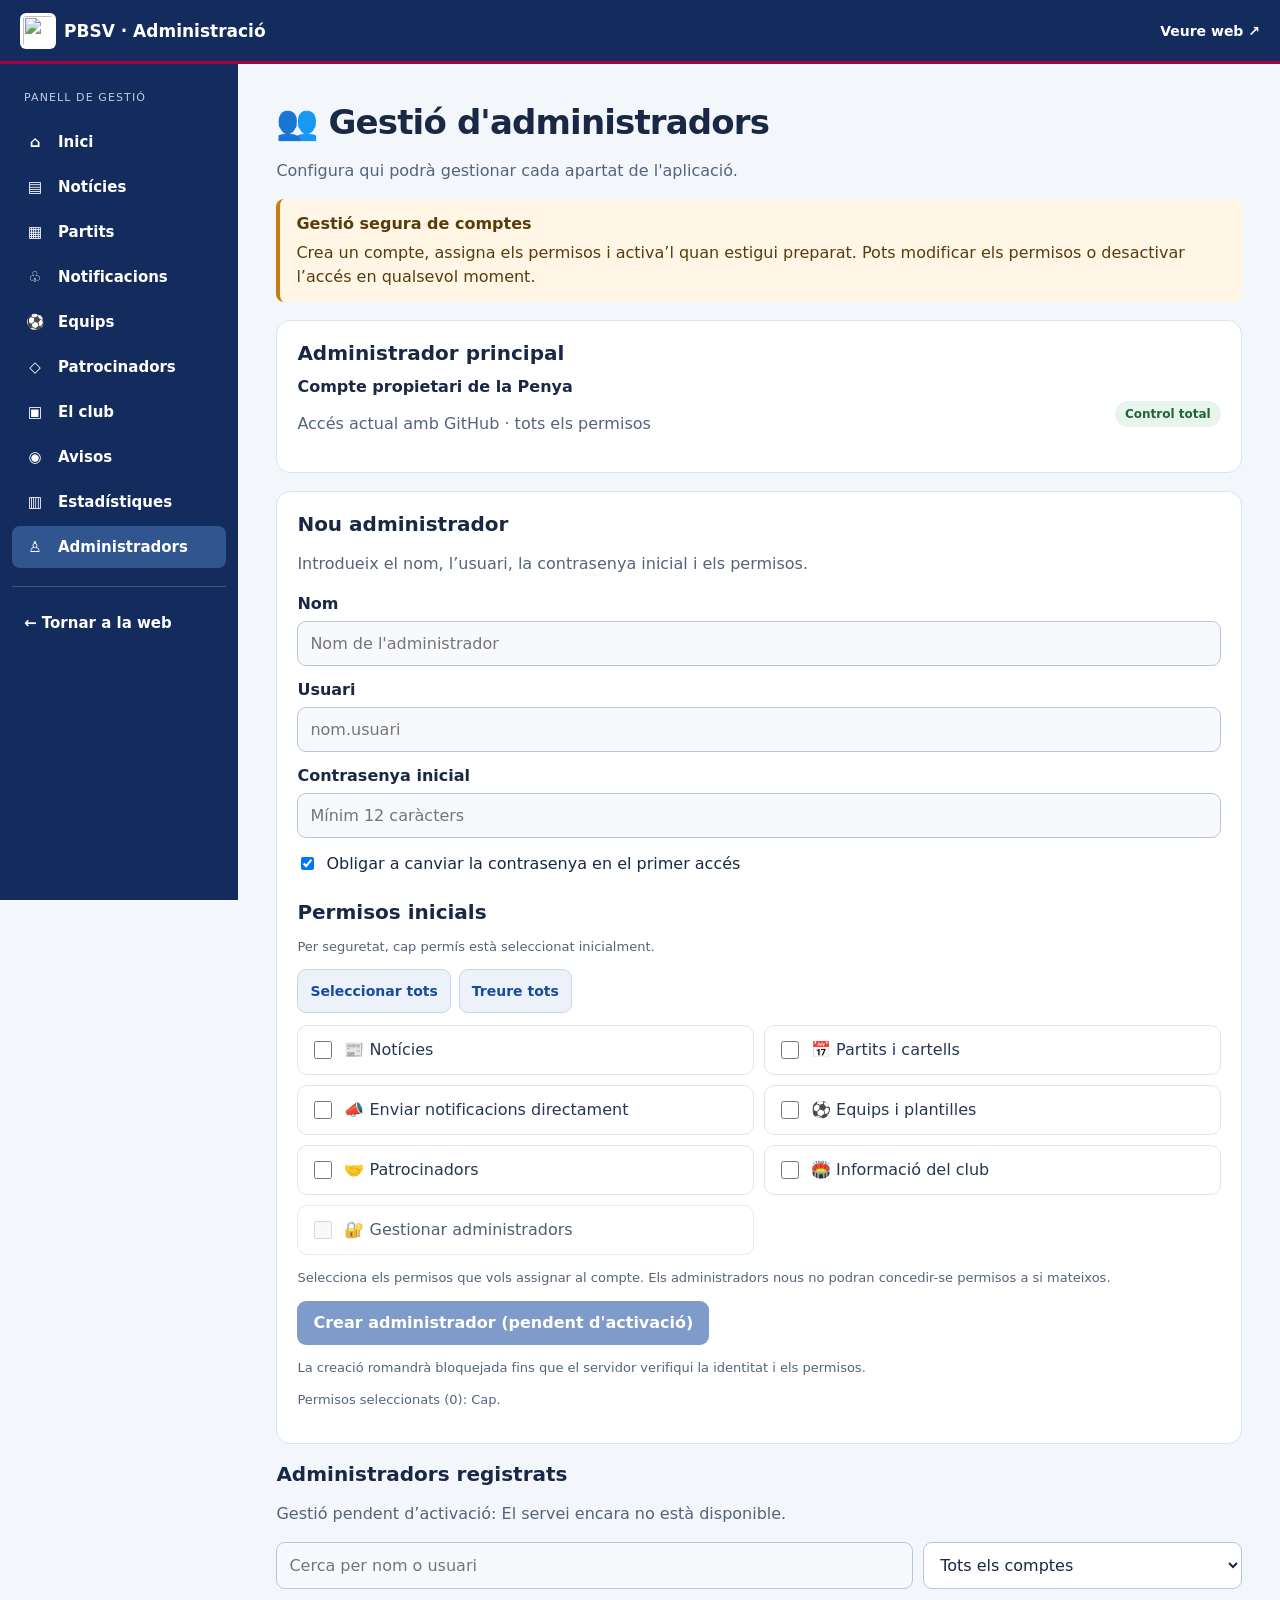
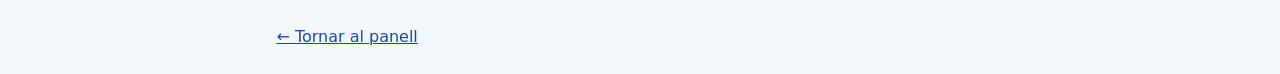
==== commit ce88c1f2: "Millorar targetes de comptes i filtres en mòbil" ====
--- a/admin-usuaris.html
+++ b/admin-usuaris.html
@@ -16,7 +16,7 @@
 label.field{display:block;margin:12px 0 5px;font-weight:650}button{background:#174b9d;color:#fff;border:0;border-radius:10px;padding:12px 16px;font-weight:700;font:inherit}
 button:disabled{opacity:.55;cursor:not-allowed}.help{font-size:13px}.back{display:inline-block;margin-top:12px;color:#174b9d}
 @media(max-width:620px){.permissions{grid-template-columns:1fr}.panel{padding:16px}}
-.permission-actions{display:flex;flex-wrap:wrap;gap:8px;margin:12px 0}.permission-actions button{background:#edf2fa;color:#174b9d;border:1px solid #ccd5e2;padding:9px 12px;font-size:14px}.permission:has(input:checked){background:#edf4ff;border-color:#8daedb}#adminUserList{display:grid;gap:12px}button:focus-visible,input:focus-visible{outline:3px solid #174b9d;outline-offset:3px}</style><link rel="stylesheet" href="./admin-shared.css?v=2"></head><body>
+.permission-actions{display:flex;flex-wrap:wrap;gap:8px;margin:12px 0}.permission-actions button{background:#edf2fa;color:#174b9d;border:1px solid #ccd5e2;padding:9px 12px;font-size:14px}.permission:has(input:checked){background:#edf4ff;border-color:#8daedb}#adminUserList{display:grid;gap:12px}button:focus-visible,input:focus-visible{outline:3px solid #174b9d;outline-offset:3px}.user-filters{display:grid;grid-template-columns:2fr 1fr;gap:10px;margin:16px 0}.user-filters select{font:inherit;border:1px solid #ccd5e2;border-radius:9px;padding:12px;background:#fff;color:#182845;min-width:0}.user-filters p{grid-column:1/-1;margin:0}.user-card{margin:0;border-top:4px solid #142c5d}.user-card[hidden]{display:none!important}.user-card h3{margin:0 0 10px;overflow-wrap:anywhere}.user-status{display:inline-block;border-radius:20px;padding:5px 10px;font-size:13px;font-weight:700;margin:0 0 16px}.user-status.is-active{background:#e7f5ec;color:#20643d}.user-status.is-inactive{background:#edf0f4;color:#53647b}.user-card button{margin-top:12px}.password-reset{margin-top:16px;padding:14px;background:#f2f5fa;border-radius:10px}.password-reset label{display:block;margin-top:10px}@media(max-width:620px){.user-filters{grid-template-columns:1fr}.user-card button{margin-left:0!important;width:100%}}</style><link rel="stylesheet" href="./admin-shared.css?v=2"></head><body>
 <header><a href="./admin.html">← PBSV · Panell d'administració</a></header>
 <main><h1>👥 Gestió d'administradors</h1><p>Configura qui podrà gestionar cada apartat de l'aplicació.</p>
 <div class="status" role="status"><strong>Gestió segura de comptes</strong><p>Crea un compte, assigna els permisos i activa’l quan estigui preparat. Pots modificar els permisos o desactivar l’accés en qualsevol moment.</p></div>
@@ -42,4 +42,4 @@
 const summary=document.getElementById('permissionSummary');
 function refresh(){const selected=labels.filter(label=>label.querySelector('input').checked).map(label=>label.textContent.trim());summary.textContent='Permisos seleccionats ('+selected.length+'): '+(selected.join(', ')||'Cap')+'.';}
 labels.forEach(label=>label.querySelector('input').addEventListener('change',refresh));for(const [id,value] of [['selectAllPermissions',true],['clearPermissions',false]])document.getElementById(id).addEventListener('click',()=>{for(const input of document.querySelectorAll('input[data-permission]:not(:disabled)'))input.checked=value;refresh()});refresh();
-</script><script src="./admin-usuaris-api.js?v=4" defer></script><script src="./admin-navigation.js?v=3"></script></body></html>+</script><script src="./admin-usuaris-api.js?v=5" defer></script><script src="./admin-navigation.js?v=3"></script></body></html>
